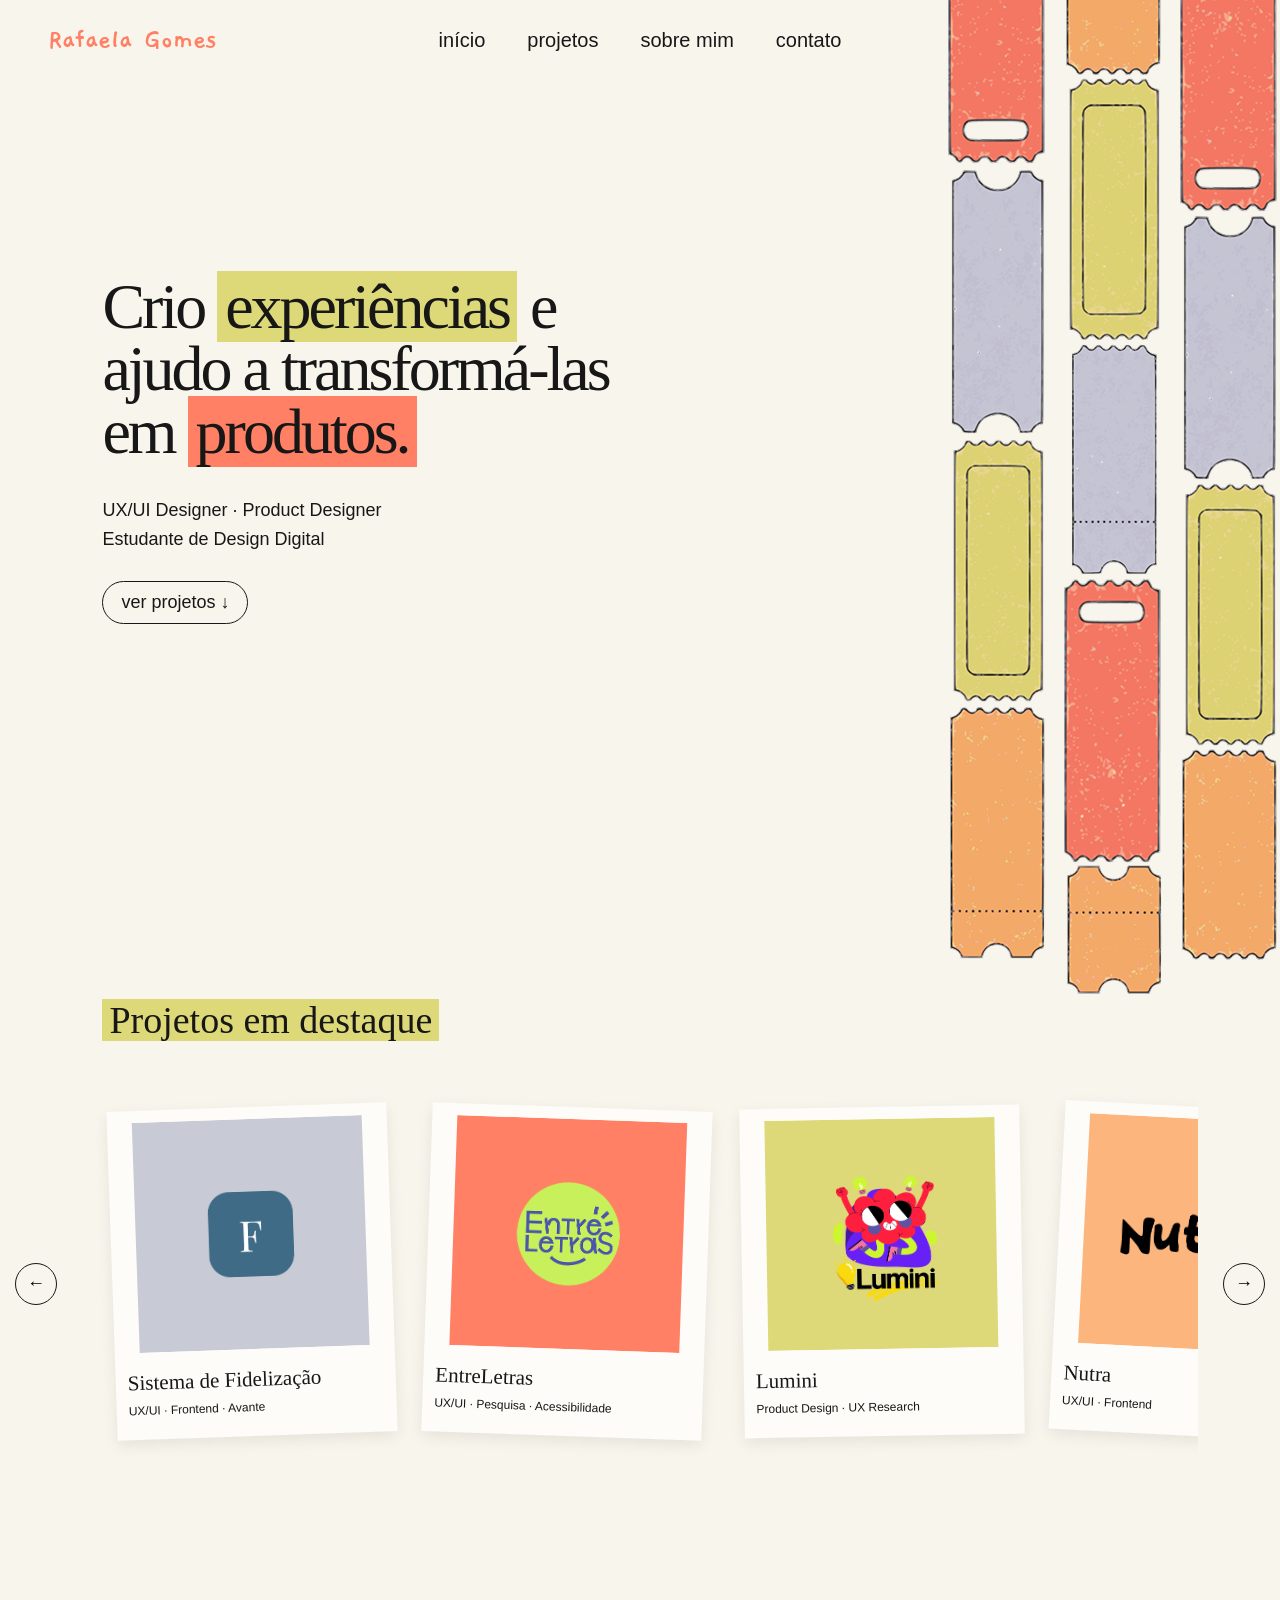
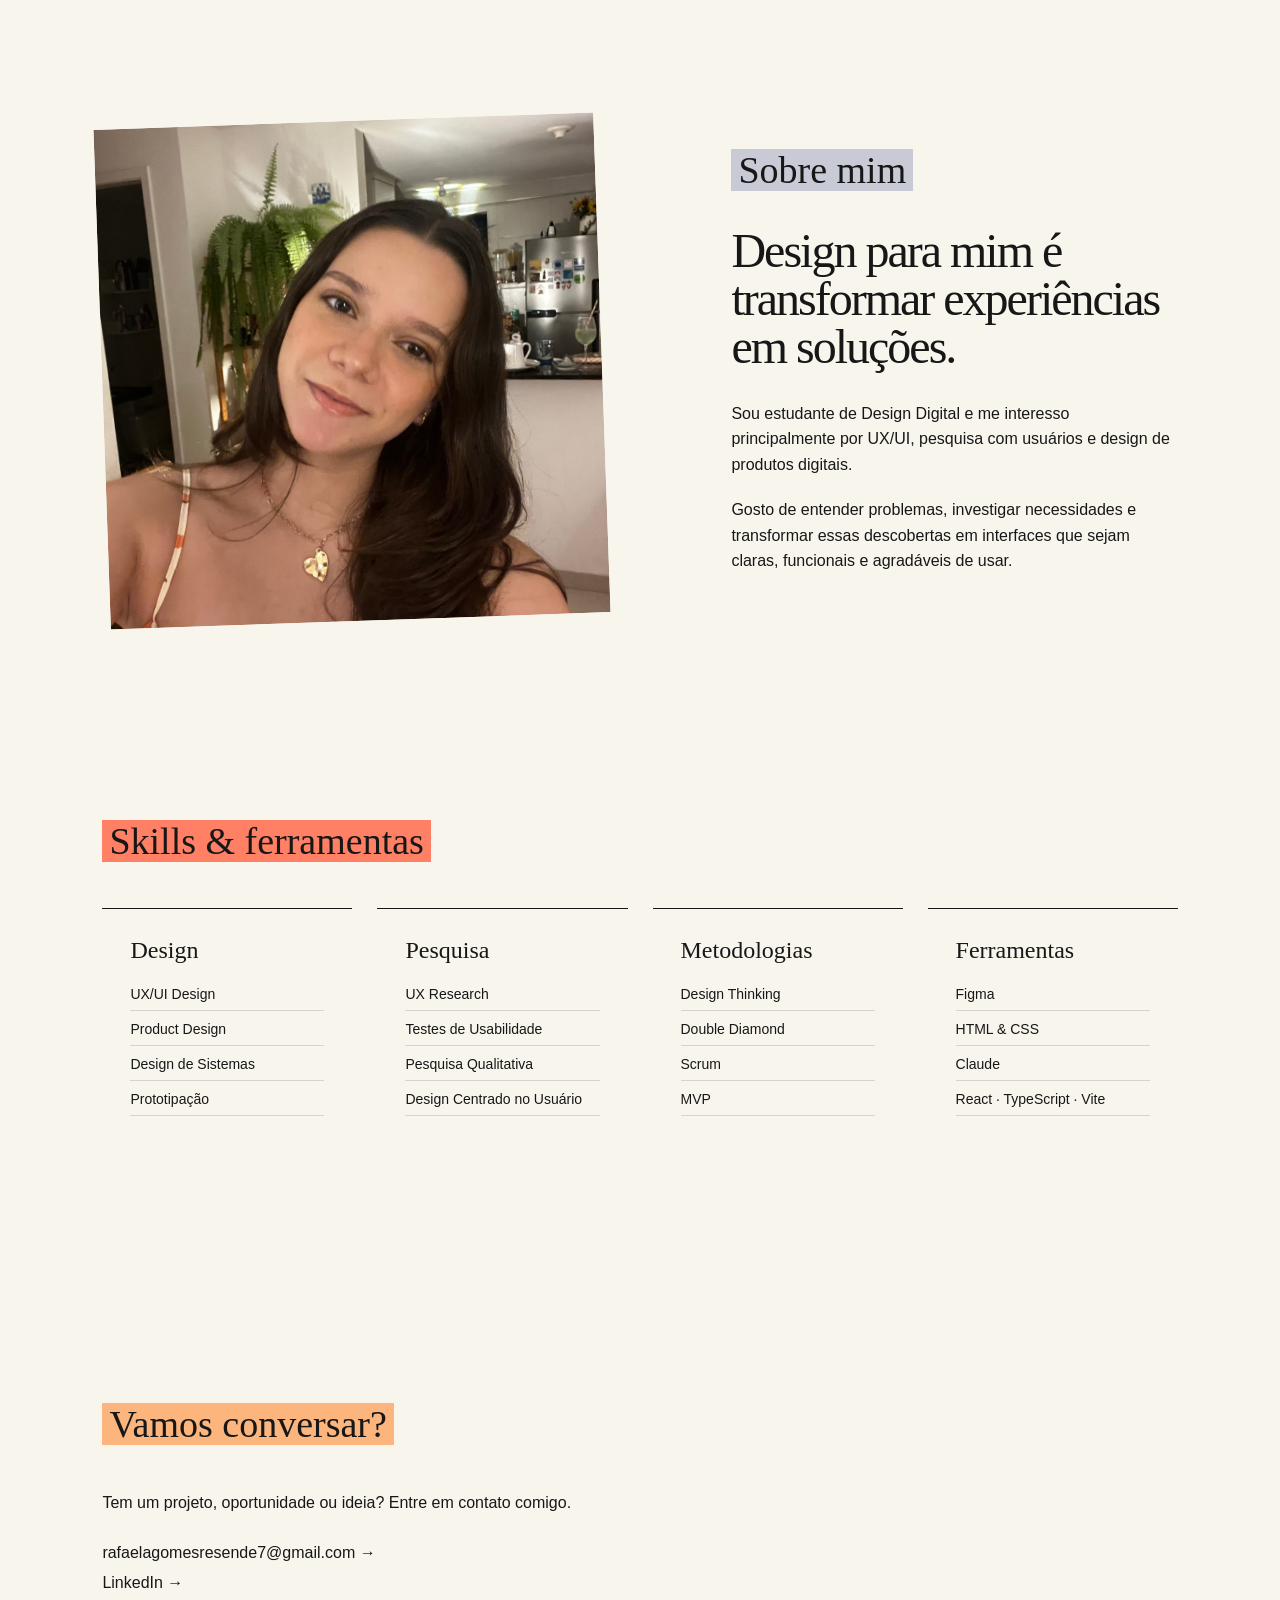
==== index.html @ d8951a0e "feat: create portfolio" ====
<!DOCTYPE html>
<html lang="pt-BR">
<head>
    <meta charset="UTF-8">
    <meta name="viewport" content="width=device-width, initial-scale=1.0">

    <title>Rafaela Gomes — Product Designer</title>

    <link rel="stylesheet" href="style.css">
    <link rel="preconnect" href="https://fonts.googleapis.com">
    <link rel="preconnect" href="https://fonts.gstatic.com" crossorigin>
     <link href="https://fonts.googleapis.com/css2?family=Gaegu:wght@700&display=swap" rel="stylesheet">
</head>

<body>

    <!-- HEADER -->
    <header class="header">

        <a href="#inicio" class="logo">
            Rafaela Gomes
        </a>

        <nav class="nav">
            <a href="#inicio">início</a>
            <a href="#projetos">projetos</a>
            <a href="#sobre">sobre mim</a>
            <a href="#contato">contato</a>
        </nav>

    </header>


    <main>

        <!-- HERO -->
        <section class="hero" id="inicio">

            <div class="hero-text">

                <h1>
                    Crio
                    <span class="highlight yellow">experiências</span>
                    e ajudo a transformá-las em
                    <span class="highlight coral">produtos.</span>
                </h1>

                <p class="description">
                    UX/UI Designer · Product Designer<br>
                    Estudante de Design Digital
                </p>

                <a href="#projetos" class="projects-link">
                    ver projetos ↓
                </a>

            </div>


            <div class="hero-collage">
                <img
                    src="assets/ticketsfileira.png"
                    alt=""
                    class="tickets-image"
                >
            </div>

        </section>


        <!-- PROJETOS -->
        <section id="projetos" class="projects">

            <div class="section-title">
                <h2>
                    <span class="section-highlight yellow">
                        Projetos em destaque
                    </span>
                </h2>
            </div>


            <div class="projects-carousel">

                <button
                    class="carousel-button prev-button"
                    aria-label="Projetos anteriores"
                >
                    ←
                </button>


                <div class="projects-track">

                    <!-- 1 -->
                    <a
                        href="projetos/fidelizacao.html"
                        class="project-card"
                    >
                       <div class="polaroid-image">
                            <img src="assets/logofidelidade.png" alt="Sistema de Fidelização">
                        </div>

                        <h3>Sistema de Fidelização</h3>

                        <p>
                            UX/UI · Frontend · Avante
                        </p>
                    </a>


                    <!-- 2 -->
                    <a
                        href="projetos/entreletras.html"
                        class="project-card"
                    >
                        <div class="polaroid-image">
                            <img src="assets/entreletraslogo.png" alt="EntreLetras">
                        </div>

                        <h3>EntreLetras</h3>

                        <p>
                            UX/UI · Pesquisa · Acessibilidade
                        </p>
                    </a>


                    <!-- 3 -->
                    <a
                        href="projetos/lumini.html"
                        class="project-card"
                    >
                        <div class="polaroid-image">
                            <img src="assets/luminilogo.png" alt="Lumini">
                        </div>

                        <h3>Lumini</h3>

                        <p>
                            Product Design · UX Research
                        </p>
                    </a>


                    <!-- 4 -->
                    <a
                        href="projetos/nutra.html"
                        class="project-card"
                    >
                       <div class="polaroid-image">
                            <img src="assets/nutralogopt.png" alt="Nutra">
                        </div>

                        <h3>Nutra</h3>

                        <p>
                            UX/UI · Frontend
                        </p>
                    </a>


                    <!-- 5 -->
                    <a
                        href="projetos/otica-lusa.html"
                        class="project-card"
                    >
                        <div class="polaroid-image">
                            <img src="assets/logolusapt.png" alt="Ótica Lusa">
                        </div>

                        <h3>Ótica Lusa</h3>

                        <p>
                            Identidade · Digital · Branding
                        </p>
                    </a>

                </div>


                <button
                    class="carousel-button next-button"
                    aria-label="Próximos projetos"
                >
                    →
                </button>

            </div>

        </section>


        <!-- SOBRE MIM -->
        <section id="sobre" class="about">

            <div class="about-image">
                <img src="assets/foto.JPG" alt="Foto de Rafaela Gomes">
            </div>


            <div class="about-content">

                <h2>
                    <span class="section-highlight lavender">
                        Sobre mim
                    </span>
                </h2>

                <h3>
                    Design para mim é
                    transformar experiências
                    em soluções.
                </h3>

                <p>
                    Sou estudante de Design Digital e me interesso
                    principalmente por UX/UI, pesquisa com usuários
                    e design de produtos digitais.
                </p>

                <p>
                    Gosto de entender problemas, investigar necessidades
                    e transformar essas descobertas em interfaces que
                    sejam claras, funcionais e agradáveis de usar.
                </p>

            </div>

        </section>


        <!-- SKILLS -->
        <section class="skills">

            <div class="section-title">
                <h2>
                    <span class="section-highlight coral">
                        Skills & ferramentas
                    </span>
                </h2>
            </div>


            <div class="skills-grid">

                <div class="skill-group">

                    <h3>Design</h3>

                    <div class="skill-list">
                        <span>UX/UI Design</span>
                        <span>Product Design</span>
                        <span>Design de Sistemas</span>
                        <span>Prototipação</span>
                    </div>

                </div>


                <div class="skill-group">

                    <h3>Pesquisa</h3>

                    <div class="skill-list">
                        <span>UX Research</span>
                        <span>Testes de Usabilidade</span>
                        <span>Pesquisa Qualitativa</span>
                        <span>Design Centrado no Usuário</span>
                    </div>

                </div>


                <div class="skill-group">

                    <h3>Metodologias</h3>

                    <div class="skill-list">
                        <span>Design Thinking</span>
                        <span>Double Diamond</span>
                        <span>Scrum</span>
                        <span>MVP</span>
                    </div>

                </div>


                <div class="skill-group">

                    <h3>Ferramentas</h3>

                    <div class="skill-list">
                        <span>Figma</span>
                        <span>HTML & CSS</span>
                        <span>Claude</span>
                        <span>React · TypeScript · Vite</span>
                    </div>

                </div>

            </div>

        </section>


       <!-- CONTATO -->
<section id="contato" class="contact">

    <div class="section-title">
        <h2>
            <span class="section-highlight peach">
                Vamos conversar?
            </span>
        </h2>
    </div>

    <div class="contact-content">

        <p>
            Tem um projeto, oportunidade ou ideia?
            Entre em contato comigo.
        </p>

        <div class="contact-links">

            <a
                href="mailto:rafaelagomesresende7@gmail.com"
                class="contact-link"
            >
                rafaelagomesresende7@gmail.com →
            </a>

            <a
                href="https://www.linkedin.com/in/rafaela-gomes-a518b6340"
                target="_blank"
                rel="noopener noreferrer"
                class="contact-link"
            >
                LinkedIn →
            </a>

        </div>

    </div>

</section>

<script src="script.js"></script>

</body>
</html>
---- style.css ----
:root {
    --yellow: #DDD978;
    --coral: #FF8064;
    --lavender: #C8CAD6;
    --peach: #FCB57D;
    --cream: #F8F5ED;
    --black: #171717;
}


/* =========================
   RESET
========================= */

* {
    margin: 0;
    padding: 0;
    box-sizing: border-box;
}

html {
    scroll-behavior: smooth;
}

body {
    background: var(--cream);
    color: var(--black);
    font-family: Georgia, serif;
}

a {
    color: inherit;
    text-decoration: none;
}


/* =========================
   HEADER
========================= */

/* HEADER */
.header {
    position: absolute;
    top: 0;
    left: 0;
    width: 100%;
    height: 80px;
    padding: 28px 48px;
    display: flex;
    align-items: center;
    z-index: 10;
}

.logo {
    color: var(--coral);
    font-family: "Gaegu", cursive;
    font-size: 28px;
    font-weight: 700;
    font-style: normal;
}

.nav {
    position: absolute;
    left: 50%;
    transform: translateX(-50%);
    display: flex;
    gap: 42px;
    font-family: Arial, sans-serif;
    font-size: 18px;
}

.nav a {
    transition: color 0.2s ease;
}

.nav a:hover {
    color: var(--coral);
}

/* NAVBAR CENTRALIZADA */

.nav {
    position: absolute;
    left: 50%;
    transform: translateX(-50%);
    display: flex;
    gap: 42px;
    font-family: Arial, sans-serif;
    font-size: 20px;
}

.nav a {
    transition: opacity 0.2s ease;
}

.nav a:hover {
    opacity: 0.55;
}


/* =========================
   HERO
========================= */

.hero {
    position: relative;
    min-height: 100vh;
    padding: 0 8%;
    display: flex;
    align-items: center;
    overflow: visible;
}


/* TEXTO CENTRALIZADO VERTICALMENTE */

.hero-text {
    position: relative;
    z-index: 2;
    width: 600px;
    max-width: 48%;
}


/* TÍTULO */

h1 {
    font-size: clamp(48px, 5vw, 78px);
    line-height: 0.98;
    font-weight: 500;
    letter-spacing: -3px;
}


/* GRIFOS */

.highlight {
    padding: 0 8px;
}

.yellow {
    background: var(--yellow);
}

.coral {
    background: var(--coral);
}

.lavender {
    background: var(--lavender);
}

.peach {
    background: var(--peach);
}


/* DESCRIÇÃO */

.description {
    margin-top: 32px;
    font-family: Arial, sans-serif;
    font-size: 18px;
    line-height: 1.6;
}


/* BOTÃO */

.projects-link {
    display: inline-block;
    margin-top: 28px;
    padding: 10px 18px;
    border: 1px solid var(--black);
    border-radius: 30px;
    font-family: Arial, sans-serif;
    font-size: 18px;
    transition:
        background 0.2s ease,
        color 0.2s ease;
}

.projects-link:hover {
    background: var(--black);
    color: var(--cream);
}


/* =========================
   TICKETS
========================= */

.hero-collage {
    position: absolute;
    top: 0;
    right: 0;
    width: 332px;
    z-index: 1;
}

.tickets-image {
    display: block;
    width: 332px;
    height: auto;
}


/* =========================
   PROJETOS
========================= */

.projects {
    padding: 100px 0 140px;
}


/* TÍTULOS DAS SEÇÕES */

.section-title {
    padding: 0 8%;
    margin-bottom: 45px;
}

.section-title h2 {
    display: inline-block;
    font-size: 38px;
    line-height: 1.1;
    font-weight: 500;
}


/* GRIFO DOS TÍTULOS */

.section-highlight {
    display: inline;
    padding: 0 7px;
    transition: transform 0.2s ease;
}

.section-highlight:hover {
    display: inline-block;
    transform: translateY(-4px) rotate(-1deg);
}


/* =========================
   CARROSSEL
========================= */

.projects-carousel {
    display: flex;
    align-items: center;
    gap: 10px;
}

.projects-track {
    display: flex;
    gap: 35px;
    overflow-x: auto;
    padding: 20px 30px 45px;
    scrollbar-width: none;
    cursor: grab;
    flex: 1;
}

.projects-track::-webkit-scrollbar {
    display: none;
}

.projects-track:active {
    cursor: grabbing;
}


/* =========================
   POLAROIDS
========================= */

/* =========================
   POLAROIDS
========================= */

.project-card {
    flex: 0 0 280px;
    padding: 12px 12px 22px;
    background: #fdfcf8;
    box-shadow:
        0 5px 15px rgba(0, 0, 0, 0.08);
    transform: rotate(-2deg);
    transition:
        transform 0.25s ease,
        box-shadow 0.25s ease;
    cursor: pointer;
}

.project-card:nth-child(2) {
    transform: rotate(2deg);
}

.project-card:nth-child(3) {
    transform: rotate(-1deg);
}

.project-card:nth-child(4) {
    transform: rotate(3deg);
}

.project-card:nth-child(5) {
    transform: rotate(-2deg);
}

.project-card:hover {
    transform:
        translateY(-8px)
        rotate(0deg);
    box-shadow:
        0 12px 25px rgba(0, 0, 0, 0.12);
}

/* IMAGEM */

.polaroid-image {
    width: 100%;
    height: 230px;
    margin-bottom: 18px;
    overflow: hidden;
}

.polaroid-image img {
    width: 100%;
    height: 100%;
    object-fit: contain;
    display: block;
}

/* TEXTO */

.project-card h3 {
    font-size: 21px;
    font-weight: 500;
    margin-bottom: 8px;
}

.project-card > p {
    font-family: Arial, sans-serif;
    font-size: 12px;
}


/* IMAGEM */

.polaroid-image {
    width: 100%;
    height: 230px;
    margin-bottom: 18px;
}


.yellow-bg {
    background: var(--yellow);
}

.lavender-bg {
    background: var(--lavender);
}

.coral-bg {
    background: var(--coral);
}

.peach-bg {
    background: var(--peach);
}

.polaroid-image p {
    font-family: Arial, sans-serif;
    font-size: 14px;
}


/* TEXTO */

.project-card h3 {
    font-size: 21px;
    font-weight: 500;
    margin-bottom: 8px;
}

.project-card > p {
    font-family: Arial, sans-serif;
    font-size: 12px;
}


/* SETAS */

.carousel-button {
    flex-shrink: 0;
    width: 42px;
    height: 42px;
    margin: 0 15px;
    border: 1px solid var(--black);
    border-radius: 50%;
    background: transparent;
    font-size: 18px;
    cursor: pointer;
    transition: background 0.2s ease, color 0.2s ease;
    z-index: 5;
}

.carousel-button:hover {
    background: var(--black);
    color: var(--cream);
}


/* =========================
   SOBRE MIM
========================= */

.about {
    min-height: 650px;
    padding: 100px 8%;
    display: grid;
    grid-template-columns: 1fr 1fr;
    gap: 12%;
    align-items: center;
}


/* ESPAÇO PARA FOTO */

.about-image {
    width: 500px;
    height: 500px;
    background: var(--lavender);
    overflow: hidden;
    flex-shrink: 0;
    transform: rotate(-2deg);
    transition: transform 0.25s ease;
}

.about-image img {
    width: 100%;
    height: 100%;
    object-fit: cover;
    display: block;
}


/* TEXTO */

.about-content {
    max-width: 560px;
}

.about-content h2 {
    margin-bottom: 35px;
    font-size: 38px;
    font-weight: 500;
}

.about-content h3 {
    margin-bottom: 30px;
    font-size: 48px;
    line-height: 1;
    font-weight: 500;
    letter-spacing: -2px;
}

.about-content p {
    margin-bottom: 20px;
    font-family: Arial, sans-serif;
    font-size: 16px;
    line-height: 1.6;
}


/* =========================
   SKILLS
========================= */

.skills {
    padding: 100px 8% 140px;
}

.skills .section-title {
    padding: 0;
}


/* GRID */

.skills-grid {
    display: grid;
    grid-template-columns:
        repeat(4, 1fr);
    gap: 25px;
}


/* GRUPOS */

.skill-group {
    padding: 28px;
    border-top: 1px solid var(--black);
}

.skill-group h3 {
    margin-bottom: 22px;
    font-size: 24px;
    font-weight: 500;
}


/* LISTA */

.skill-list {
    display: flex;
    flex-direction: column;
    gap: 10px;
    font-family: Arial, sans-serif;
    font-size: 14px;
}

.skill-list span {
    padding-bottom: 8px;
    border-bottom: 1px solid
        rgba(23, 23, 23, 0.15);
}


/* =========================
   RESPONSIVO
========================= */

@media (max-width: 768px) {

    .header {
        padding: 24px;
    }

    .nav {
        gap: 20px;
    }

    /* HERO */

    .hero {
        padding: 120px 24px 80px;
        align-items: flex-start;
    }

    .hero-text {
        max-width: 65%;
    }

    .hero-collage {
        width: 260px;
    }

    .tickets-image {
        width: 260px;
    }

    /* SOBRE */

    .about {
        grid-template-columns: 1fr;
        gap: 50px;
        padding: 80px 24px;
    }

    /* SKILLS */

    .skills {
        padding: 80px 24px;
    }

    .skills-grid {
        grid-template-columns:
            repeat(2, 1fr);
    }

    /* PROJETOS */

    .section-title {
        padding: 0 24px;
    }
}


@media (max-width: 600px) {

    .logo {
        font-size: 18px;
    }

    .nav {
        display: none;
    }

    .hero {
        min-height: 100vh;
        padding: 120px 24px 60px;
    }

    .hero-text {
        max-width: 100%;
        width: 100%;
    }

    h1 {
        font-size: 48px;
    }

    .hero-collage {
        width: 170px;
        opacity: 0.8;
    }

    .tickets-image {
        width: 170px;
    }

    .projects {
        padding-top: 80px;
    }

    .section-title h2 {
        font-size: 32px;
    }

    .project-card {
        flex-basis: 260px;
    }

    .about {
        padding: 80px 24px;
    }

    .about-content h3 {
        font-size: 38px;
    }

    .skills-grid {
        grid-template-columns: 1fr;
    }

    .skills {
        padding: 80px 24px;
    }

    .contact {
        padding: 80px 24px 120px;
    }
}


/* =========================
   CONTATO
========================= */

.contact {
    padding: 120px 8% 160px;
}

.contact .section-title {
    padding: 0;
    margin-bottom: 45px;
}

.contact .section-title h2 {
    font-size: 38px;
    font-weight: 500;
}

.contact-content {
    max-width: 650px;
}

.contact-content > p {
    margin: 0;
    font-family: Arial, sans-serif;
    font-size: 16px;
    line-height: 1.6;
}

.contact-links {
    display: flex;
    flex-direction: column;
    align-items: flex-start;
    gap: 12px;
    margin-top: 28px;
}

.contact-link {
    display: block;
    font-family: Arial, sans-serif;
    font-size: 16px;
    color: var(--black);
    text-decoration: none;
    transition: color 0.2s ease;
}

.contact-link:hover {
    color: var(--coral);
}


/* ========================================
   PÁGINAS DOS PROJETOS
======================================== */

.project-page {
    width: 100%;
    padding-bottom: 120px;
}


/* HERO DO PROJETO */

.project-hero {
    width: 84%;
    max-width: 1200px;
    height: 280px;
    margin: 100px auto 70px;
}

.project-label {
    margin-bottom: 20px;
    font-family: Arial, sans-serif;
    font-size: 18px;
    color: var(--coral);
}

.project-hero h1 {
    margin: 0;
    font-size: 70px;
    line-height: 0.95;
    font-weight: 500;
    letter-spacing: -4px;
}

.project-intro {
    max-width: 650px;
    margin-top: 35px;
    font-family: Arial, sans-serif;
    font-size: 18px;
    line-height: 1.6;
}


/* IMAGEM PRINCIPAL */

.project-cover {
    width: 84%;
    max-width: 1200px;
    margin: 0 auto 120px;
}

.project-image {
    width: 100%;
    display: flex;
    justify-content: center;
}

.project-image img {
    width: 100%;
    height: auto;
    display: block;
    border: 2px solid var(--black);
}


/* SEÇÕES */

.project-section {
    width: 84%;
    max-width: 900px;
    margin: 0 auto 100px;
}

.project-section h2 {
    margin-bottom: 35px;
    font-size: 38px;
    line-height: 1.1;
    font-weight: 500;
}

.project-section p {
    max-width: 750px;
    font-family: Arial, sans-serif;
    font-size: 17px;
    line-height: 1.7;
}


/* GRIFOS DOS TÍTULOS */

.project-section .section-highlight {
    padding: 2px 8px;
}


/* VOLTAR */

.project-navigation {
    width: 84%;
    max-width: 1200px;
    margin: 40px auto 0;
    display: flex;
    justify-content: space-between;
    align-items: center;
}

.project-navigation a {
    display: inline-block;
    padding: 11px 20px;
    border: 1px solid var(--black);
    border-radius: 30px;
    font-family: Arial, sans-serif;
    font-size: 14px;
    transition: 0.2s ease;
}

.project-navigation a:hover {
    background: var(--black);
    color: var(--cream);
}


/* RESPONSIVO DAS PÁGINAS DOS PROJETOS */

@media (max-width: 768px) {

    .project-hero {
        width: 88%;
        margin-top: 70px;
    }

    .project-hero h1 {
        font-size: 60px;
        letter-spacing: -2px;
    }

    .project-intro {
        font-size: 16px;
    }

    .project-cover {
        width: 88%;
        margin-bottom: 80px;
    }

    .project-image {
        height: 350px;
    }

    .project-section {
        width: 88%;
        margin-bottom: 70px;
    }

    .project-section h2 {
        font-size: 32px;
    }
}
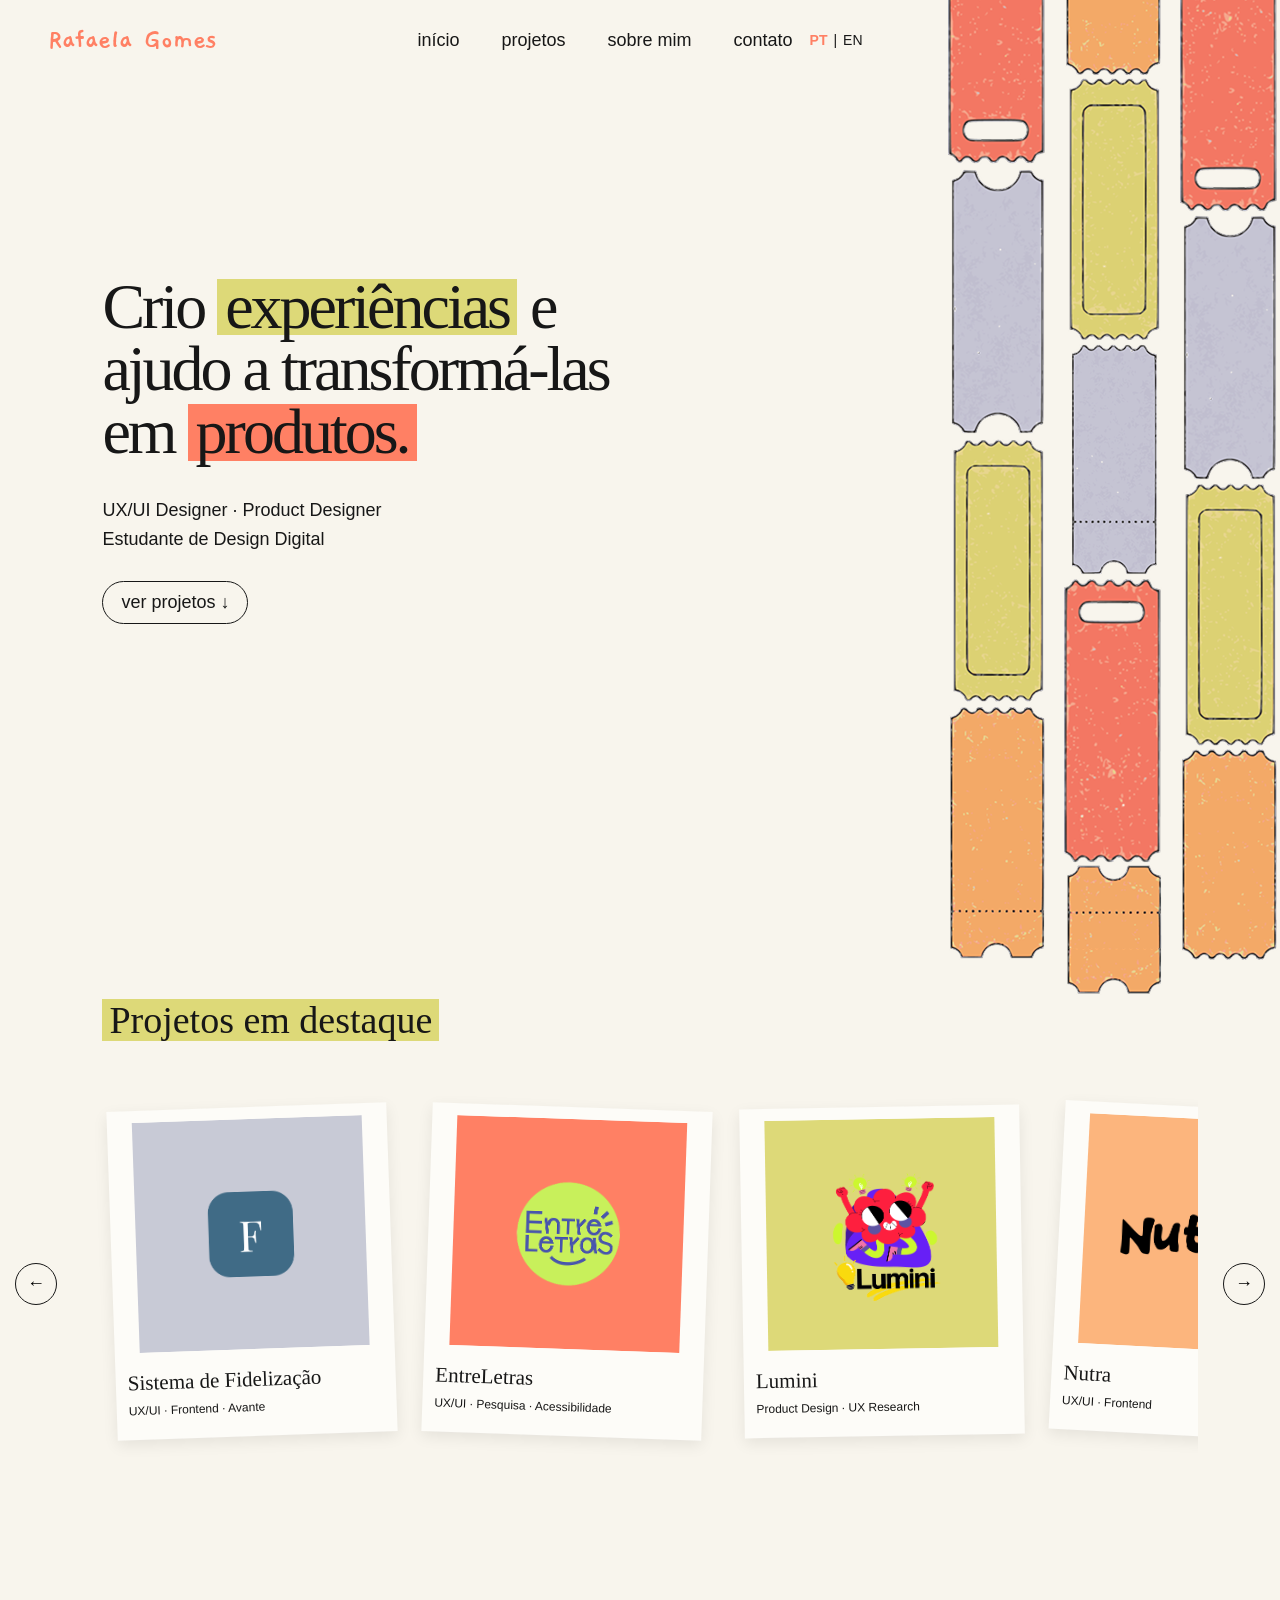
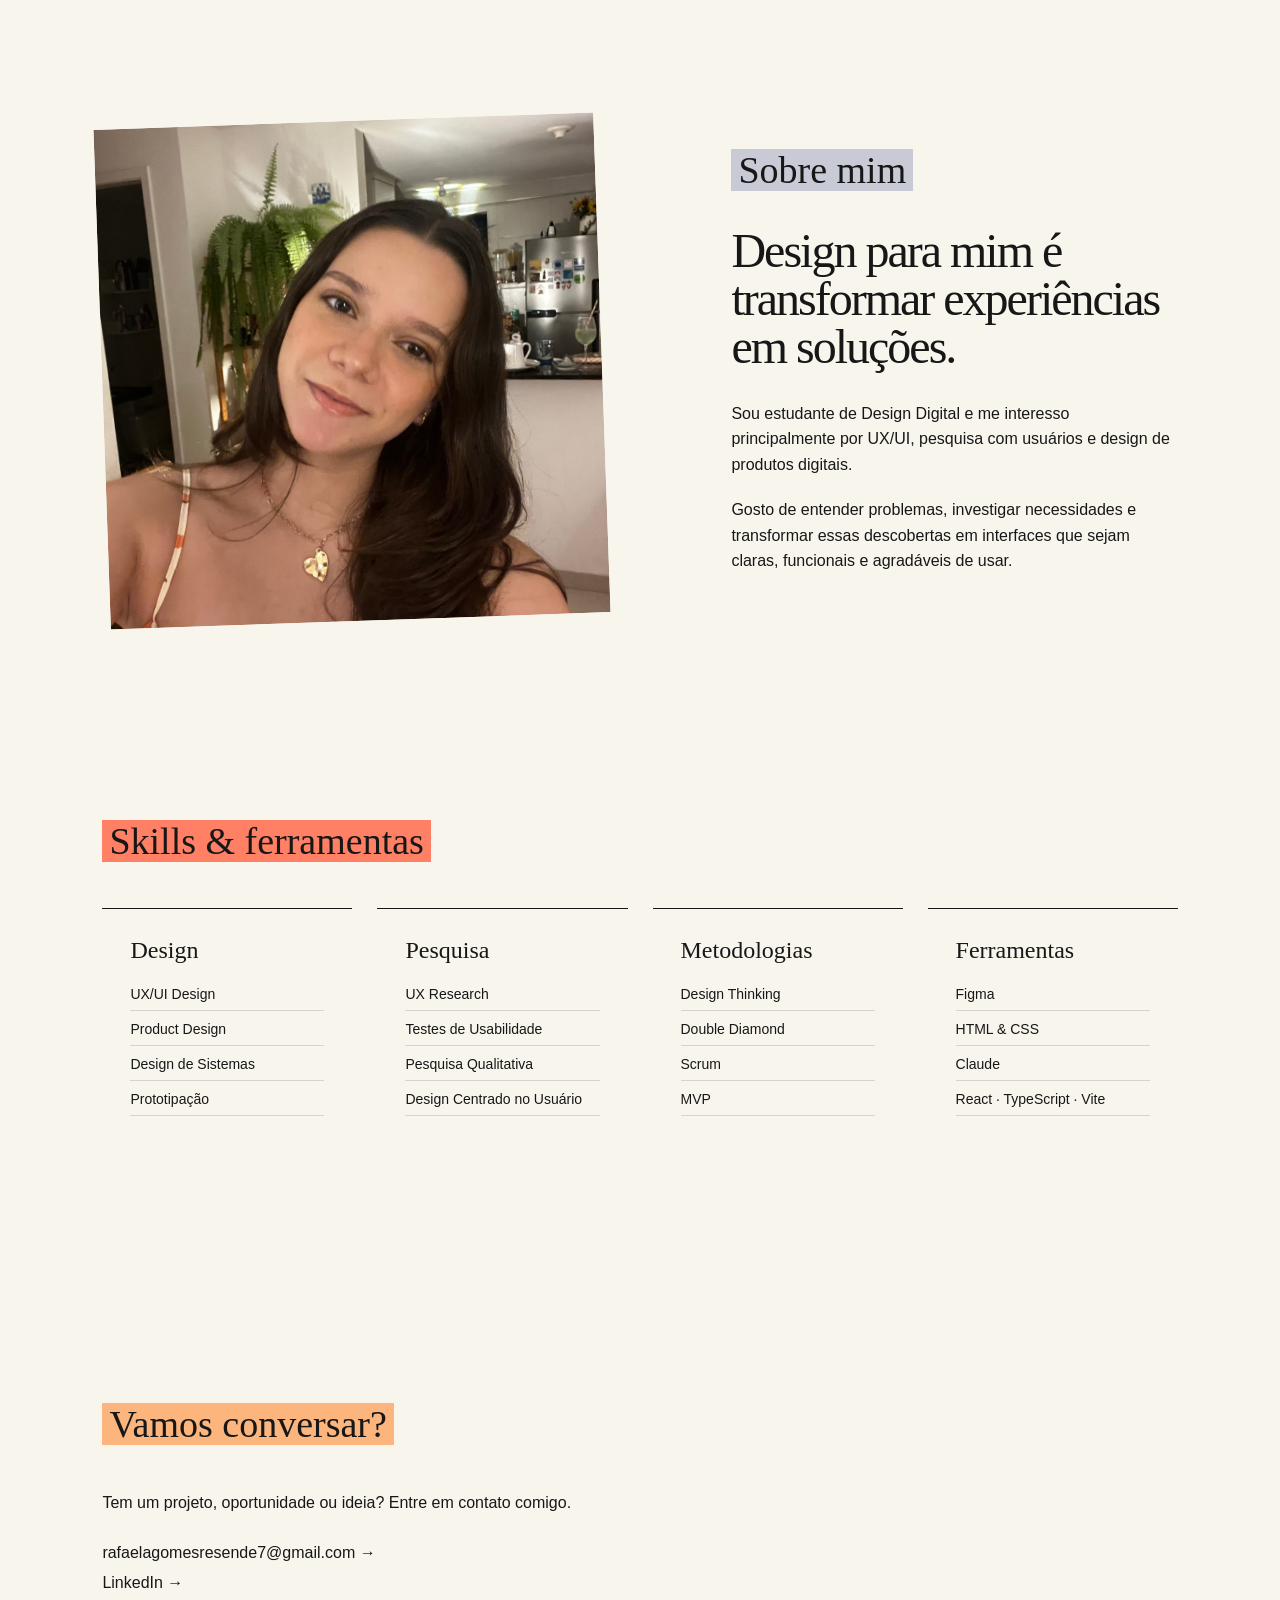
==== commit f0c9cffe: "fix: update translations and hero animation" ====
--- a/index.html
+++ b/index.html
@@ -1,5 +1,6 @@
 <!DOCTYPE html>
 <html lang="pt-BR">
+
 <head>
     <meta charset="UTF-8">
     <meta name="viewport" content="width=device-width, initial-scale=1.0">
@@ -7,28 +8,50 @@
     <title>Rafaela Gomes — Product Designer</title>
 
     <link rel="stylesheet" href="style.css">
+
     <link rel="preconnect" href="https://fonts.googleapis.com">
     <link rel="preconnect" href="https://fonts.gstatic.com" crossorigin>
-     <link href="https://fonts.googleapis.com/css2?family=Gaegu:wght@700&display=swap" rel="stylesheet">
+
+    <link
+        href="https://fonts.googleapis.com/css2?family=Gaegu:wght@700&display=swap"
+        rel="stylesheet"
+    >
 </head>
 
 <body>
 
     <!-- HEADER -->
-    <header class="header">
-
-        <a href="#inicio" class="logo">
-            Rafaela Gomes
-        </a>
-
-        <nav class="nav">
-            <a href="#inicio">início</a>
-            <a href="#projetos">projetos</a>
-            <a href="#sobre">sobre mim</a>
-            <a href="#contato">contato</a>
-        </nav>
-
-    </header>
+<header class="header">
+
+    <a href="#inicio" class="logo">
+        Rafaela Gomes
+    </a>
+
+    <nav class="nav">
+
+        <a href="#inicio">início</a>
+
+        <a href="#projetos">projetos</a>
+
+        <a href="#sobre">sobre mim</a>
+
+        <a href="#contato">contato</a>
+
+        <div class="language-switcher">
+            <button id="pt-button" class="active" type="button">
+                PT
+            </button>
+
+            <span>|</span>
+
+            <button id="en-button" type="button">
+                EN
+            </button>
+        </div>
+
+    </nav>
+
+</header>
 
 
     <main>
@@ -39,18 +62,67 @@
             <div class="hero-text">
 
                 <h1>
-                    Crio
-                    <span class="highlight yellow">experiências</span>
-                    e ajudo a transformá-las em
-                    <span class="highlight coral">produtos.</span>
+
+                    <span
+                        data-pt="Crio"
+                        data-en="I design"
+                    >
+                        Crio
+                    </span>
+
+                    <span
+                        class="highlight yellow"
+                        data-pt="experiências"
+                        data-en="experiences"
+                    >
+                        experiências
+                    </span>
+
+                    <span
+                        data-pt="e ajudo a transformá-las em"
+                        data-en="and help turn them into"
+                    >
+                        e ajudo a transformá-las em
+                    </span>
+
+                    <span
+                        class="highlight coral"
+                        data-pt="produtos."
+                        data-en="products."
+                    >
+                        produtos.
+                    </span>
+
                 </h1>
 
+
                 <p class="description">
-                    UX/UI Designer · Product Designer<br>
-                    Estudante de Design Digital
+
+                    <span
+                        data-pt="UX/UI Designer · Product Designer"
+                        data-en="UX/UI Designer · Product Designer"
+                    >
+                        UX/UI Designer · Product Designer
+                    </span>
+
+                    <br>
+
+                    <span
+                        data-pt="Estudante de Design Digital"
+                        data-en="Digital Design student"
+                    >
+                        Estudante de Design Digital
+                    </span>
+
                 </p>
 
-                <a href="#projetos" class="projects-link">
+
+                <a
+                    href="#projetos"
+                    class="projects-link"
+                    data-pt="ver projetos ↓"
+                    data-en="view projects ↓"
+                >
                     ver projetos ↓
                 </a>
 
@@ -58,11 +130,13 @@
 
 
             <div class="hero-collage">
+
                 <img
                     src="assets/ticketsfileira.png"
                     alt=""
                     class="tickets-image"
                 >
+
             </div>
 
         </section>
@@ -72,11 +146,19 @@
         <section id="projetos" class="projects">
 
             <div class="section-title">
+
                 <h2>
-                    <span class="section-highlight yellow">
+
+                    <span
+                        class="section-highlight yellow"
+                        data-pt="Projetos em destaque"
+                        data-en="Featured projects"
+                    >
                         Projetos em destaque
                     </span>
+
                 </h2>
+
             </div>
 
 
@@ -92,88 +174,163 @@
 
                 <div class="projects-track">
 
-                    <!-- 1 -->
+                    <!-- SISTEMA DE FIDELIZAÇÃO -->
                     <a
                         href="projetos/fidelizacao.html"
                         class="project-card"
                     >
-                       <div class="polaroid-image">
-                            <img src="assets/logofidelidade.png" alt="Sistema de Fidelização">
+
+                        <div class="polaroid-image">
+
+                            <img
+                                src="assets/logofidelidade.png"
+                                alt="Sistema de Fidelização"
+                            >
+
                         </div>
 
-                        <h3>Sistema de Fidelização</h3>
-
-                        <p>
+                        <h3
+                            data-pt="Sistema de Fidelização"
+                            data-en="Loyalty System"
+                        >
+                            Sistema de Fidelização
+                        </h3>
+
+                        <p
+                            data-pt="UX/UI · Frontend · Avante"
+                            data-en="UX/UI · Frontend · Avante"
+                        >
                             UX/UI · Frontend · Avante
                         </p>
+
                     </a>
 
 
-                    <!-- 2 -->
+                    <!-- ENTRELETRAS -->
                     <a
                         href="projetos/entreletras.html"
                         class="project-card"
                     >
+
                         <div class="polaroid-image">
-                            <img src="assets/entreletraslogo.png" alt="EntreLetras">
+
+                            <img
+                                src="assets/entreletraslogo.png"
+                                alt="EntreLetras"
+                            >
+
                         </div>
 
-                        <h3>EntreLetras</h3>
-
-                        <p>
+                        <h3
+                            data-pt="EntreLetras"
+                            data-en="EntreLetras"
+                        >
+                            EntreLetras
+                        </h3>
+
+                        <p
+                            data-pt="UX/UI · Pesquisa · Acessibilidade"
+                            data-en="UX/UI · Research · Accessibility"
+                        >
                             UX/UI · Pesquisa · Acessibilidade
                         </p>
+
                     </a>
 
 
-                    <!-- 3 -->
+                    <!-- LUMINI -->
                     <a
                         href="projetos/lumini.html"
                         class="project-card"
                     >
+
                         <div class="polaroid-image">
-                            <img src="assets/luminilogo.png" alt="Lumini">
+
+                            <img
+                                src="assets/luminilogo.png"
+                                alt="Lumini"
+                            >
+
                         </div>
 
-                        <h3>Lumini</h3>
-
-                        <p>
+                        <h3
+                            data-pt="Lumini"
+                            data-en="Lumini"
+                        >
+                            Lumini
+                        </h3>
+
+                        <p
+                            data-pt="Product Design · UX Research"
+                            data-en="Product Design · UX Research"
+                        >
                             Product Design · UX Research
                         </p>
+
                     </a>
 
 
-                    <!-- 4 -->
+                    <!-- NUTRA -->
                     <a
                         href="projetos/nutra.html"
                         class="project-card"
                     >
-                       <div class="polaroid-image">
-                            <img src="assets/nutralogopt.png" alt="Nutra">
+
+                        <div class="polaroid-image">
+
+                            <img
+                                src="assets/nutralogopt.png"
+                                alt="Nutra"
+                            >
+
                         </div>
 
-                        <h3>Nutra</h3>
-
-                        <p>
+                        <h3
+                            data-pt="Nutra"
+                            data-en="Nutra"
+                        >
+                            Nutra
+                        </h3>
+
+                        <p
+                            data-pt="UX/UI · Frontend"
+                            data-en="UX/UI · Frontend"
+                        >
                             UX/UI · Frontend
                         </p>
+
                     </a>
 
 
-                    <!-- 5 -->
+                    <!-- ÓTICA LUSA -->
                     <a
                         href="projetos/otica-lusa.html"
                         class="project-card"
                     >
+
                         <div class="polaroid-image">
-                            <img src="assets/logolusapt.png" alt="Ótica Lusa">
+
+                            <img
+                                src="assets/logolusapt.png"
+                                alt="Ótica Lusa"
+                            >
+
                         </div>
 
-                        <h3>Ótica Lusa</h3>
-
-                        <p>
+                        <h3
+                            data-pt="Ótica Lusa"
+                            data-en="Ótica Lusa"
+                        >
+                            Ótica Lusa
+                        </h3>
+
+                        <p
+                            data-pt="Identidade · Digital · Branding"
+                            data-en="Identity · Digital · Branding"
+                        >
                             Identidade · Digital · Branding
                         </p>
+
                     </a>
 
                 </div>
@@ -195,31 +352,54 @@
         <section id="sobre" class="about">
 
             <div class="about-image">
-                <img src="assets/foto.JPG" alt="Foto de Rafaela Gomes">
+
+                <img
+                    src="assets/foto.JPG"
+                    alt="Foto de Rafaela Gomes"
+                >
+
             </div>
 
 
             <div class="about-content">
 
                 <h2>
-                    <span class="section-highlight lavender">
+
+                    <span
+                        class="section-highlight lavender"
+                        data-pt="Sobre mim"
+                        data-en="About me"
+                    >
                         Sobre mim
                     </span>
+
                 </h2>
 
-                <h3>
+
+                <h3
+                    data-pt="Design para mim é transformar experiências em soluções."
+                    data-en="For me, design is about turning experiences into solutions."
+                >
                     Design para mim é
                     transformar experiências
                     em soluções.
                 </h3>
 
-                <p>
+
+                <p
+                    data-pt="Sou estudante de Design Digital e me interesso principalmente por UX/UI, pesquisa com usuários e design de produtos digitais."
+                    data-en="I am a Digital Design student mainly interested in UX/UI, user research, and digital product design."
+                >
                     Sou estudante de Design Digital e me interesso
                     principalmente por UX/UI, pesquisa com usuários
                     e design de produtos digitais.
                 </p>
 
-                <p>
+
+                <p
+                    data-pt="Gosto de entender problemas, investigar necessidades e transformar essas descobertas em interfaces que sejam claras, funcionais e agradáveis de usar."
+                    data-en="I enjoy understanding problems, investigating needs, and turning these insights into interfaces that are clear, functional, and enjoyable to use."
+                >
                     Gosto de entender problemas, investigar necessidades
                     e transformar essas descobertas em interfaces que
                     sejam claras, funcionais e agradáveis de usar.
@@ -234,67 +414,130 @@
         <section class="skills">
 
             <div class="section-title">
+
                 <h2>
-                    <span class="section-highlight coral">
+
+                    <span
+                        class="section-highlight coral"
+                        data-pt="Skills & ferramentas"
+                        data-en="Skills & tools"
+                    >
                         Skills & ferramentas
                     </span>
+
                 </h2>
+
             </div>
 
 
             <div class="skills-grid">
 
+                <!-- DESIGN -->
                 <div class="skill-group">
 
-                    <h3>Design</h3>
+                    <h3
+                        data-pt="Design"
+                        data-en="Design"
+                    >
+                        Design
+                    </h3>
 
                     <div class="skill-list">
+
                         <span>UX/UI Design</span>
                         <span>Product Design</span>
                         <span>Design de Sistemas</span>
-                        <span>Prototipação</span>
+                        <span
+                            data-pt="Prototipação"
+                            data-en="Prototyping"
+                        >
+                            Prototipação
+                        </span>
+
                     </div>
 
                 </div>
 
 
+                <!-- PESQUISA -->
                 <div class="skill-group">
 
-                    <h3>Pesquisa</h3>
+                    <h3
+                        data-pt="Pesquisa"
+                        data-en="Research"
+                    >
+                        Pesquisa
+                    </h3>
 
                     <div class="skill-list">
+
                         <span>UX Research</span>
-                        <span>Testes de Usabilidade</span>
-                        <span>Pesquisa Qualitativa</span>
-                        <span>Design Centrado no Usuário</span>
+
+                        <span
+                            data-pt="Testes de Usabilidade"
+                            data-en="Usability Testing"
+                        >
+                            Testes de Usabilidade
+                        </span>
+
+                        <span
+                            data-pt="Pesquisa Qualitativa"
+                            data-en="Qualitative Research"
+                        >
+                            Pesquisa Qualitativa
+                        </span>
+
+                        <span
+                            data-pt="Design Centrado no Usuário"
+                            data-en="User-Centered Design"
+                        >
+                            Design Centrado no Usuário
+                        </span>
+
                     </div>
 
                 </div>
 
 
+                <!-- METODOLOGIAS -->
                 <div class="skill-group">
 
-                    <h3>Metodologias</h3>
+                    <h3
+                        data-pt="Metodologias"
+                        data-en="Methodologies"
+                    >
+                        Metodologias
+                    </h3>
 
                     <div class="skill-list">
+
                         <span>Design Thinking</span>
                         <span>Double Diamond</span>
                         <span>Scrum</span>
                         <span>MVP</span>
+
                     </div>
 
                 </div>
 
 
+                <!-- FERRAMENTAS -->
                 <div class="skill-group">
 
-                    <h3>Ferramentas</h3>
+                    <h3
+                        data-pt="Ferramentas"
+                        data-en="Tools"
+                    >
+                        Ferramentas
+                    </h3>
 
                     <div class="skill-list">
+
                         <span>Figma</span>
                         <span>HTML & CSS</span>
                         <span>Claude</span>
                         <span>React · TypeScript · Vite</span>
+
                     </div>
 
                 </div>
@@ -304,49 +547,66 @@
         </section>
 
 
-       <!-- CONTATO -->
-<section id="contato" class="contact">
-
-    <div class="section-title">
-        <h2>
-            <span class="section-highlight peach">
-                Vamos conversar?
-            </span>
-        </h2>
-    </div>
-
-    <div class="contact-content">
-
-        <p>
-            Tem um projeto, oportunidade ou ideia?
-            Entre em contato comigo.
-        </p>
-
-        <div class="contact-links">
-
-            <a
-                href="mailto:rafaelagomesresende7@gmail.com"
-                class="contact-link"
-            >
-                rafaelagomesresende7@gmail.com →
-            </a>
-
-            <a
-                href="https://www.linkedin.com/in/rafaela-gomes-a518b6340"
-                target="_blank"
-                rel="noopener noreferrer"
-                class="contact-link"
-            >
-                LinkedIn →
-            </a>
-
-        </div>
-
-    </div>
-
-</section>
-
-<script src="script.js"></script>
+        <!-- CONTATO -->
+        <section id="contato" class="contact">
+
+            <div class="section-title">
+
+                <h2>
+
+                    <span
+                        class="section-highlight peach"
+                        data-pt="Vamos conversar?"
+                        data-en="Let's talk?"
+                    >
+                        Vamos conversar?
+                    </span>
+
+                </h2>
+
+            </div>
+
+
+            <div class="contact-content">
+
+                <p
+                    data-pt="Tem um projeto, oportunidade ou ideia? Entre em contato comigo."
+                    data-en="Have a project, opportunity, or idea? Get in touch with me."
+                >
+                    Tem um projeto, oportunidade ou ideia?
+                    Entre em contato comigo.
+                </p>
+
+
+                <div class="contact-links">
+
+                    <a
+                        href="mailto:rafaelagomesresende7@gmail.com"
+                        class="contact-link"
+                    >
+                        rafaelagomesresende7@gmail.com →
+                    </a>
+
+
+                    <a
+                        href="https://www.linkedin.com/in/rafaela-gomes-a518b6340"
+                        target="_blank"
+                        rel="noopener noreferrer"
+                        class="contact-link"
+                    >
+                        LinkedIn →
+                    </a>
+
+                </div>
+
+            </div>
+
+        </section>
+
+    </main>
+
+
+    <script src="script.js"></script>
 
 </body>
 </html>
--- a/style.css
+++ b/style.css
@@ -58,6 +58,7 @@
     font-weight: 700;
     font-style: normal;
 }
+/* NAVBAR */
 
 .nav {
     position: absolute;
@@ -77,24 +78,76 @@
     color: var(--coral);
 }
 
-/* NAVBAR CENTRALIZADA */
-
 .nav {
     position: absolute;
     left: 50%;
     transform: translateX(-50%);
+
     display: flex;
+    align-items: center;
     gap: 42px;
-    font-family: Arial, sans-serif;
-    font-size: 20px;
+
+    font-family: Arial, sans-serif;
+    font-size: 18px;
+
+    white-space: nowrap;
+    z-index: 20;
 }
 
 .nav a {
-    transition: opacity 0.2s ease;
+    transition: color 0.2s ease;
 }
 
 .nav a:hover {
-    opacity: 0.55;
+    color: var(--coral);
+}
+
+
+/* IDIOMA */
+
+.language-switcher {
+    display: flex;
+    align-items: center;
+    gap: 6px;
+
+    margin-left: -25px;
+
+    font-family: Arial, sans-serif;
+    font-size: 14px;
+
+    white-space: nowrap;
+}
+
+.language-switcher button {
+    appearance: none;
+    -webkit-appearance: none;
+
+    border: 0;
+    outline: 0;
+    background: transparent;
+
+    padding: 0;
+    margin: 0;
+
+    font-family: Arial, sans-serif;
+    font-size: 14px;
+
+    color: var(--black);
+
+    cursor: pointer;
+}
+
+.language-switcher button:hover {
+    color: var(--coral);
+}
+
+.language-switcher button.active {
+    color: var(--coral);
+    font-weight: 700;
+}
+
+.language-switcher span {
+    color: var(--black);
 }
 
 
@@ -600,41 +653,96 @@
         display: none;
     }
 
+    /* HERO */
     .hero {
         min-height: 100vh;
         padding: 120px 24px 60px;
+        align-items: center;
+        justify-content: center;
+        text-align: center;
     }
 
     .hero-text {
         max-width: 100%;
         width: 100%;
+        display: flex;
+        flex-direction: column;
+        align-items: center;
     }
 
     h1 {
         font-size: 48px;
     }
 
+    .description {
+        font-size: 16px;
+    }
+
+    .projects-link {
+        margin-top: 24px;
+    }
+
     .hero-collage {
-        width: 170px;
-        opacity: 0.8;
-    }
-
-    .tickets-image {
-        width: 170px;
-    }
-
+        display: none;
+    }
+
+    /* PROJETOS */
     .projects {
         padding-top: 80px;
     }
 
+    .section-title {
+        padding: 0 24px;
+    }
+
     .section-title h2 {
         font-size: 32px;
     }
 
+    .projects-carousel {
+        gap: 0;
+        width: 100%;
+    }
+
+    .projects-track {
+        gap: 24px;
+        padding: 30px 28px 55px;
+        overflow-x: auto;
+    }
+
     .project-card {
-        flex-basis: 260px;
-    }
-
+        flex: 0 0 250px;
+        width: 250px;
+        padding: 10px 10px 20px;
+    }
+
+    .polaroid-image {
+        width: 100%;
+        height: 210px;
+        overflow: hidden;
+    }
+
+    .polaroid-image img {
+        width: 100%;
+        height: 100%;
+        object-fit: contain;
+        display: block;
+    }
+
+    .project-card h3 {
+        font-size: 20px;
+        margin-top: 16px;
+    }
+
+    .project-card p {
+        font-size: 14px;
+    }
+
+    .carousel-button {
+        display: none;
+    }
+
+    /* SOBRE */
     .about {
         padding: 80px 24px;
     }
@@ -643,6 +751,7 @@
         font-size: 38px;
     }
 
+    /* SKILLS */
     .skills-grid {
         grid-template-columns: 1fr;
     }
@@ -651,11 +760,59 @@
         padding: 80px 24px;
     }
 
+    /* CONTATO */
     .contact {
         padding: 80px 24px 120px;
     }
-}
-
+
+    /* PÁGINAS DOS PROJETOS */
+    .project-hero {
+        width: 88%;
+        margin: 70px auto 40px;
+    }
+
+    .project-hero h1 {
+        font-size: 60px;
+        letter-spacing: -2px;
+    }
+
+    .project-intro {
+        font-size: 16px;
+    }
+
+    .project-cover {
+        width: 88%;
+        margin: 0 auto 70px;
+    }
+
+    .project-image {
+        width: 100%;
+        height: auto;
+    }
+
+    .project-image img {
+        width: 100%;
+        height: auto;
+        object-fit: contain;
+        display: block;
+    }
+
+    .project-section {
+        width: 88%;
+        margin-bottom: 70px;
+    }
+
+    .project-section h2 {
+        font-size: 32px;
+    }
+        .project-section h2 {
+        font-size: 32px;
+    }
+
+    .project-image img {
+        border: 0 !important;
+    }
+}
 
 /* =========================
    CONTATO
@@ -723,8 +880,7 @@
 .project-hero {
     width: 84%;
     max-width: 1200px;
-    height: 280px;
-    margin: 100px auto 70px;
+    margin: 100px auto 25px;
 }
 
 .project-label {
@@ -801,6 +957,7 @@
 .project-section .section-highlight {
     padding: 2px 8px;
 }
+
 
 
 /* VOLTAR */
@@ -830,6 +987,7 @@
 }
 
 
+
 /* RESPONSIVO DAS PÁGINAS DOS PROJETOS */
 
 @media (max-width: 768px) {
@@ -865,4 +1023,45 @@
     .project-section h2 {
         font-size: 32px;
     }
+}
+/* =========================
+   ANIMAÇÃO DO MARCA-TEXTO
+   ========================= */
+
+.hero .highlight {
+    position: relative;
+    display: inline-block;
+    background: transparent;
+    z-index: 0;
+}
+
+.hero .highlight::before {
+    content: "";
+    position: absolute;
+    left: 0;
+    top: 5%;
+    width: 0;
+    height: 90%;
+    z-index: -1;
+    animation: marker-swipe 0.8s ease-out forwards;
+}
+
+.hero .highlight.yellow::before {
+    background: var(--yellow);
+    animation-delay: 0.3s;
+}
+
+.hero .highlight.coral::before {
+    background: var(--coral);
+    animation-delay: 1s;
+}
+
+@keyframes marker-swipe {
+    from {
+        width: 0;
+    }
+
+    to {
+        width: 100%;
+    }
 }
